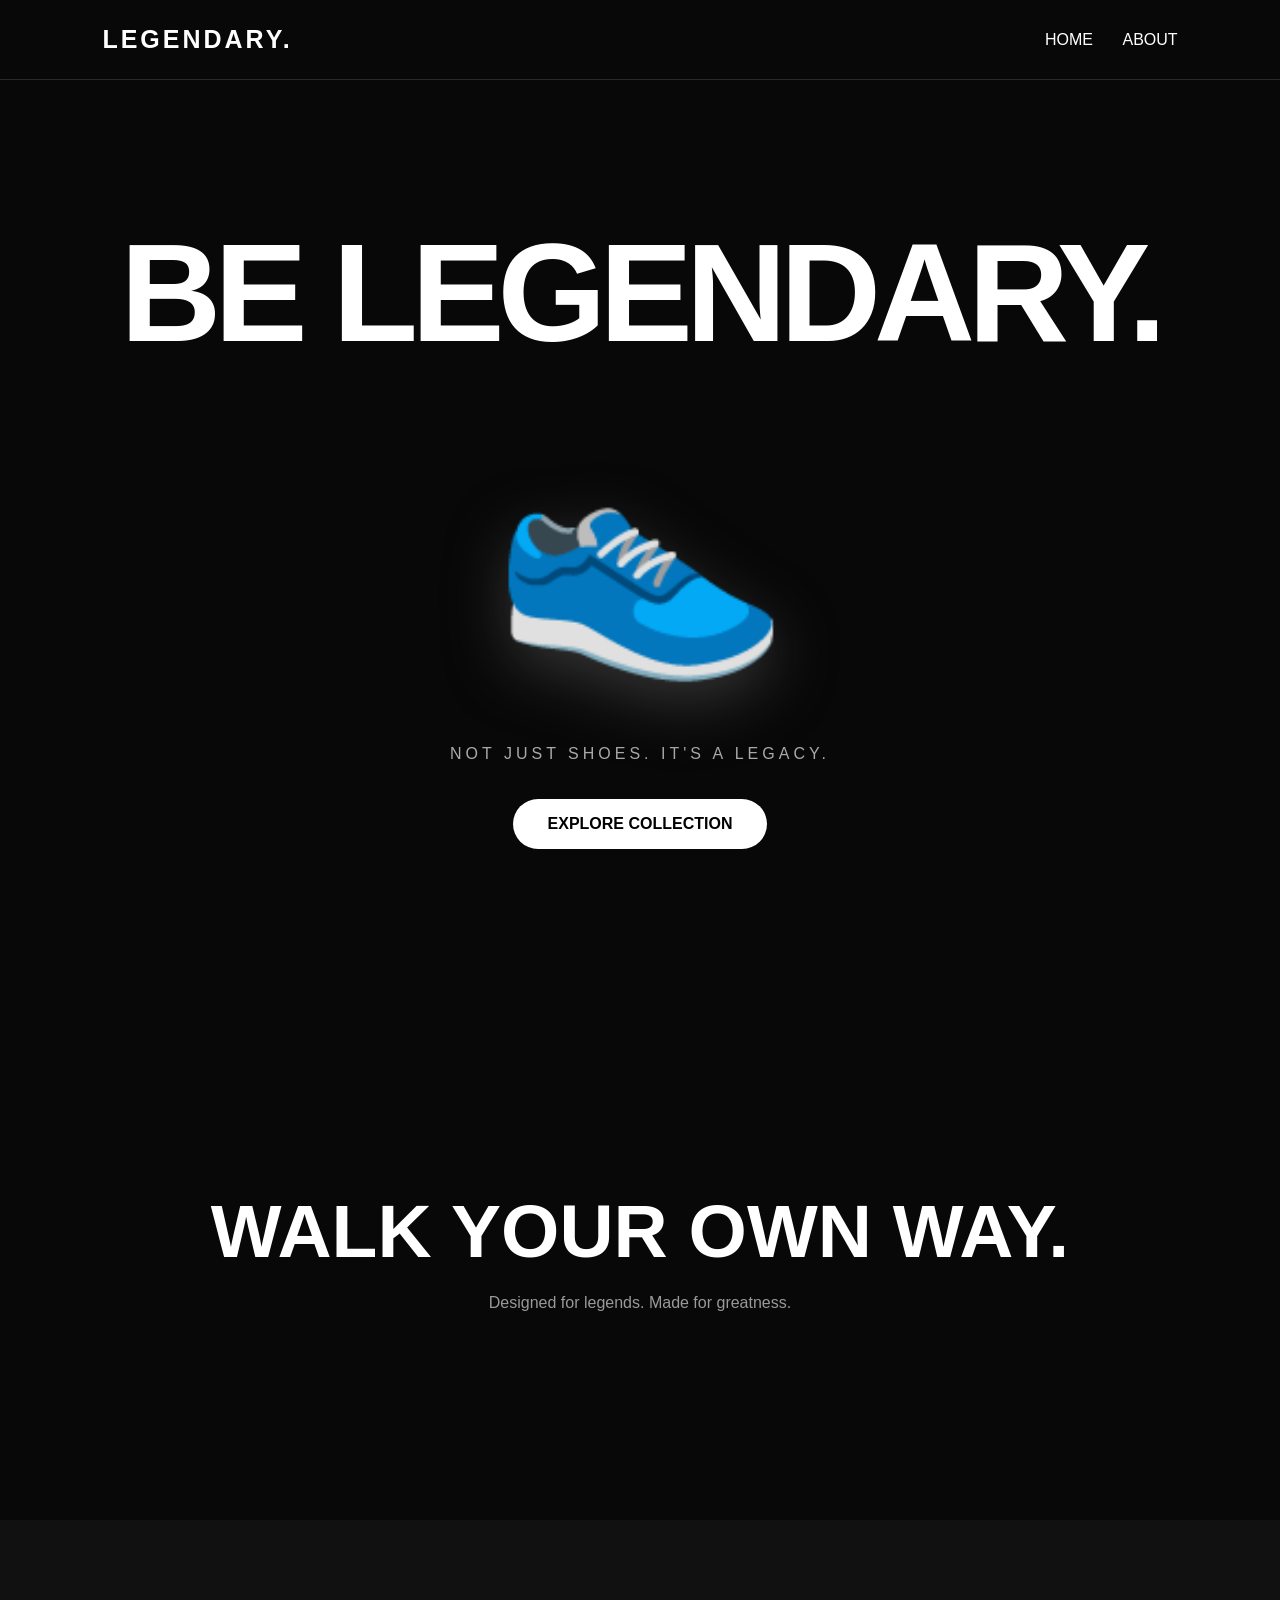
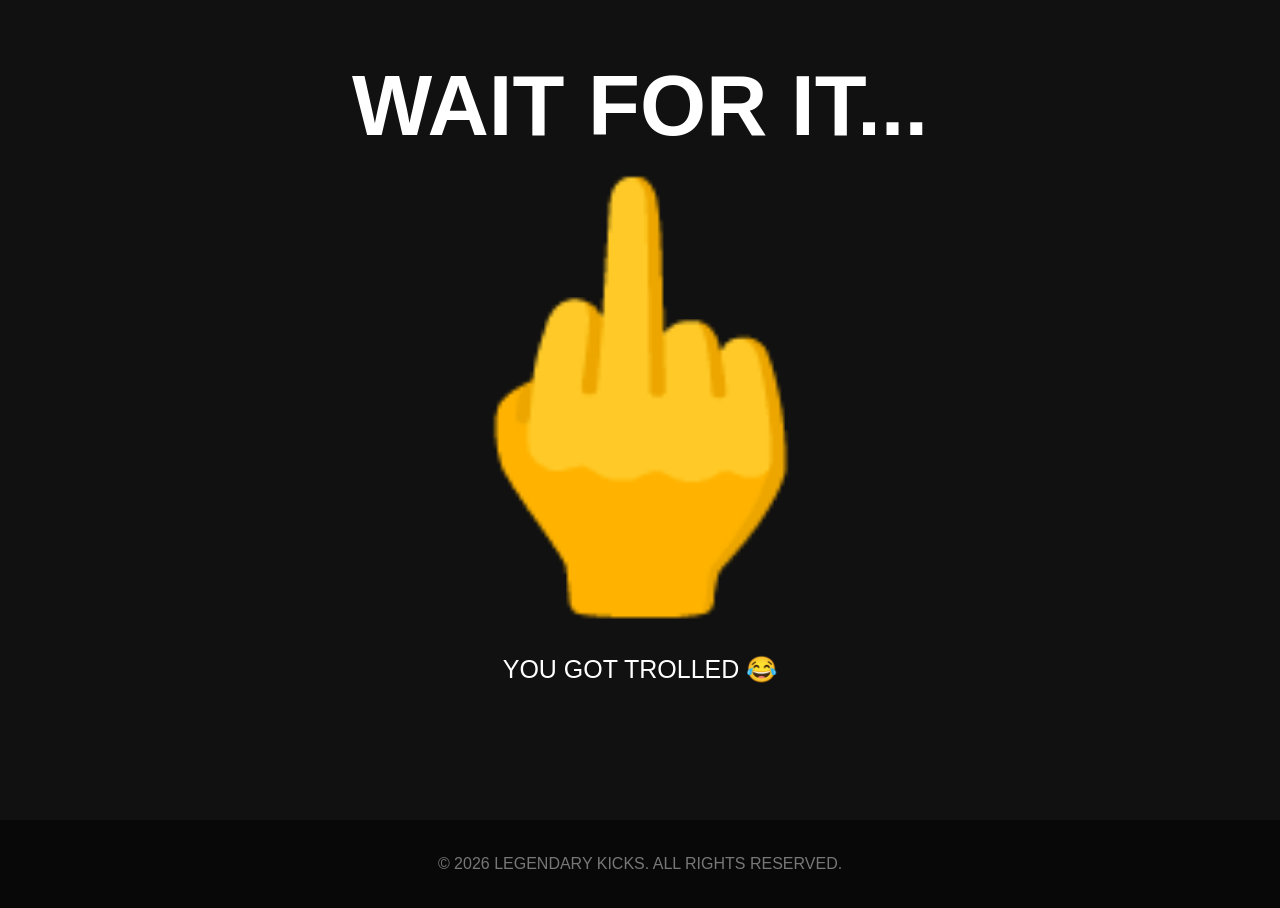
==== fr.html @ 24d31870 "Add initial HTML structure for Legendary Kicks" ====
<!DOCTYPE html>
<html lang="en">
<head>
<meta charset="UTF-8">
<meta name="viewport" content="width=device-width, initial-scale=1.0">
<title>LEGENDARY KICKS</title>

<style>
* {
    margin: 0;
    padding: 0;
    box-sizing: border-box;
}

html {
    scroll-behavior: smooth;
}

body {
    background: #080808;
    color: white;
    font-family: Arial, sans-serif;
    overflow-x: hidden;
}

nav {
    height: 80px;
    padding: 0 8%;
    display: flex;
    justify-content: space-between;
    align-items: center;
    border-bottom: 1px solid #292929;
}

.logo {
    font-size: 25px;
    font-weight: 900;
    letter-spacing: 3px;
}

nav a {
    color: white;
    text-decoration: none;
    margin-left: 25px;
}

.hero {
    min-height: 100vh;
    display: flex;
    flex-direction: column;
    justify-content: center;
    align-items: center;
    text-align: center;
    padding: 30px;
}

.hero h1 {
    font-size: clamp(55px, 12vw, 140px);
    font-weight: 900;
    letter-spacing: -7px;
}

.hero p {
    color: #aaa;
    margin-top: 20px;
    letter-spacing: 4px;
}

.shoe {
    font-size: clamp(100px, 25vw, 240px);
    margin: 35px 0;
    filter: drop-shadow(0 20px 30px #333);
}

.btn {
    background: white;
    color: black;
    padding: 16px 35px;
    text-decoration: none;
    font-weight: bold;
    border-radius: 30px;
}

.about {
    min-height: 60vh;
    display: flex;
    justify-content: center;
    align-items: center;
    flex-direction: column;
    text-align: center;
    padding: 40px;
}

.about h2 {
    font-size: clamp(35px, 7vw, 75px);
}

.about p {
    color: #999;
    margin-top: 20px;
}

/* TROLL SECTION */

.troll {
    min-height: 100vh;
    position: relative;
    overflow: hidden;
    display: flex;
    align-items: center;
    justify-content: center;
    flex-direction: column;
    background: #111;
    text-align: center;
}

.troll h2 {
    font-size: clamp(35px, 7vw, 85px);
    z-index: 2;
}

.finger {
    font-size: clamp(150px, 40vw, 400px);
    transform: translateY(110%);
    transition: transform 1.5s cubic-bezier(.2,.8,.2,1);
    line-height: 1.2;
}

.troll.show .finger {
    transform: translateY(0);
}

.troll p {
    font-size: 25px;
    margin-top: 20px;
    z-index: 2;
}

footer {
    padding: 35px;
    text-align: center;
    color: #777;
}
</style>
</head>

<body>

<nav>
    <div class="logo">LEGENDARY.</div>
    <div>
        <a href="#home">HOME</a>
        <a href="#about">ABOUT</a>
    </div>
</nav>

<section class="hero" id="home">
    <h1>BE LEGENDARY.</h1>
    <div class="shoe">👟</div>
    <p>NOT JUST SHOES. IT'S A LEGACY.</p>
    <br><br>
    <a href="#about" class="btn">EXPLORE COLLECTION</a>
</section>

<section class="about" id="about">
    <h2>WALK YOUR OWN WAY.</h2>
    <p>Designed for legends. Made for greatness.</p>
</section>

<section class="troll" id="troll">
    <h2>WAIT FOR IT...</h2>

    <div class="finger">🖕</div>

    <p>YOU GOT TROLLED 😂</p>
</section>

<footer>
    © 2026 LEGENDARY KICKS. ALL RIGHTS RESERVED.
</footer>

<script>
const troll = document.querySelector(".troll");

const observer = new IntersectionObserver(entries => {
    entries.forEach(entry => {
        if (entry.isIntersecting) {
            troll.classList.add("show");
        }
    });
}, {
    threshold: 0.35
});

observer.observe(troll);
</script>

</body>
</html>
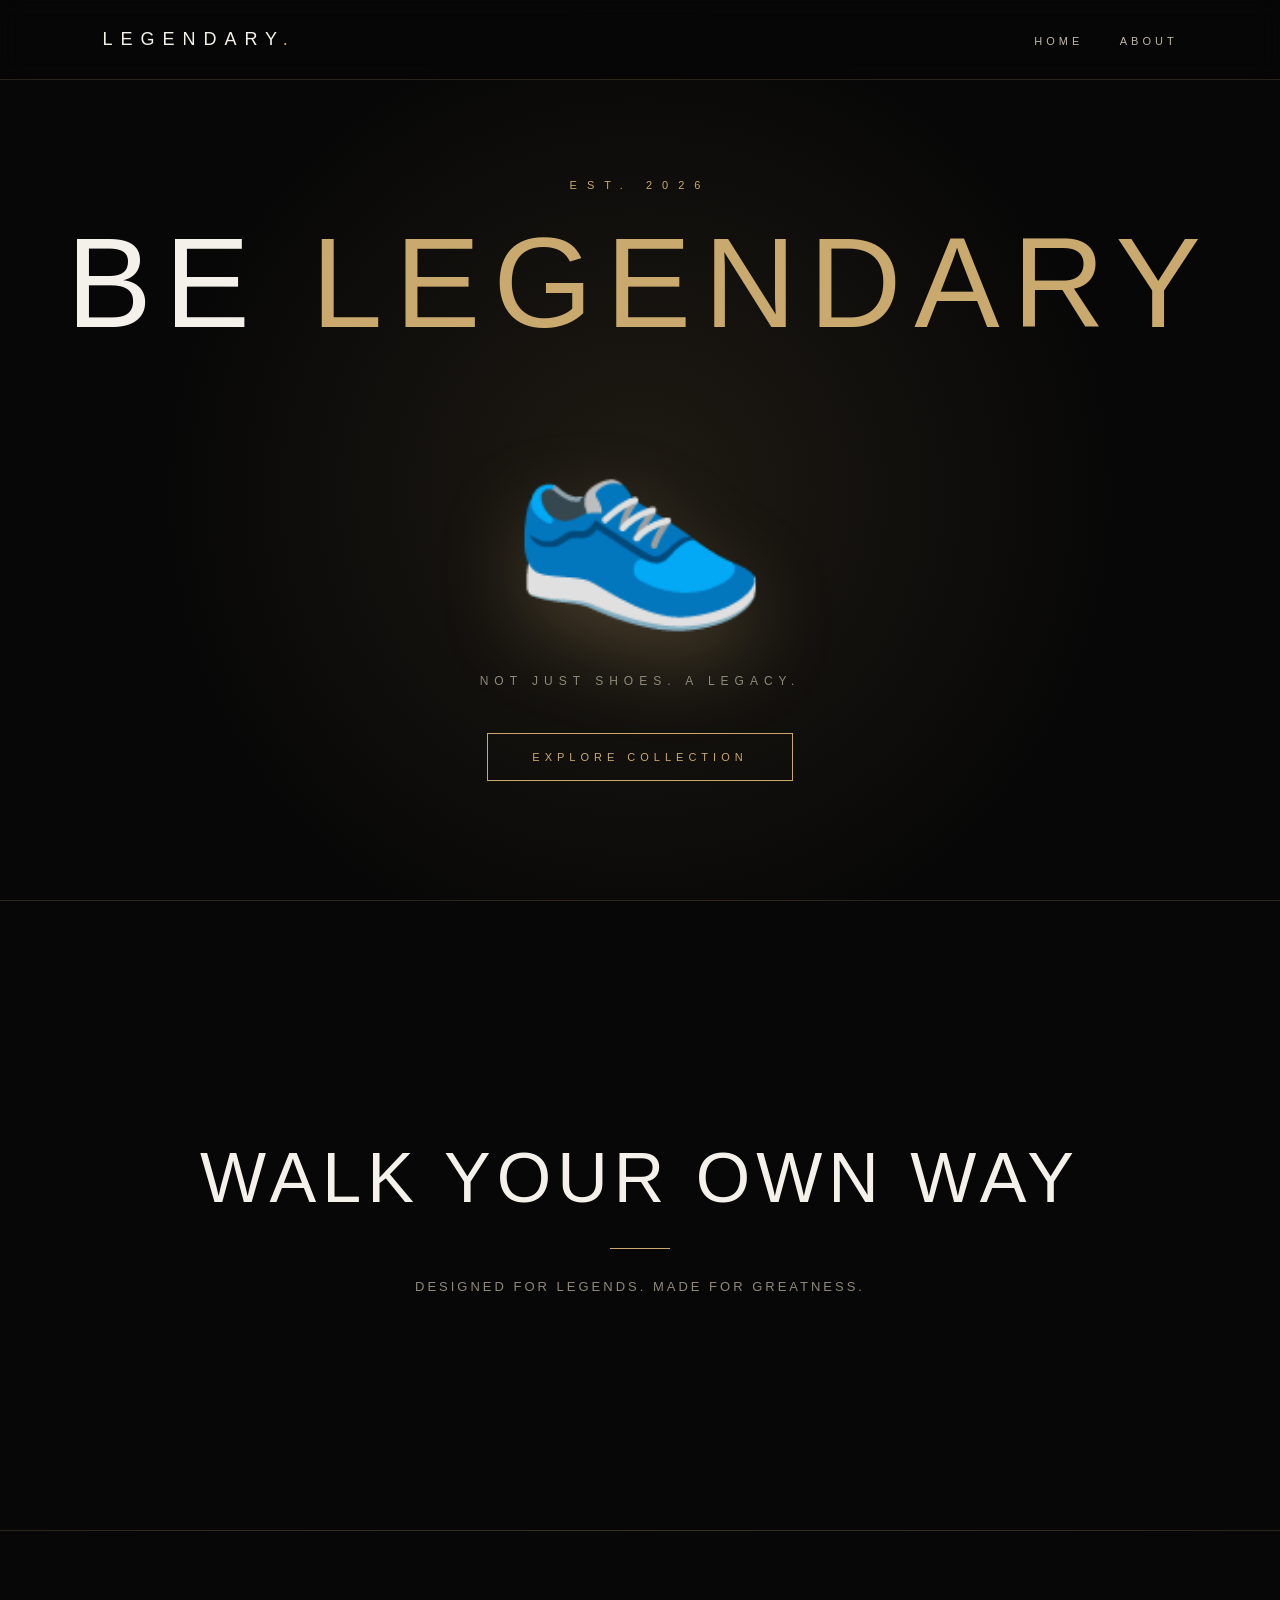
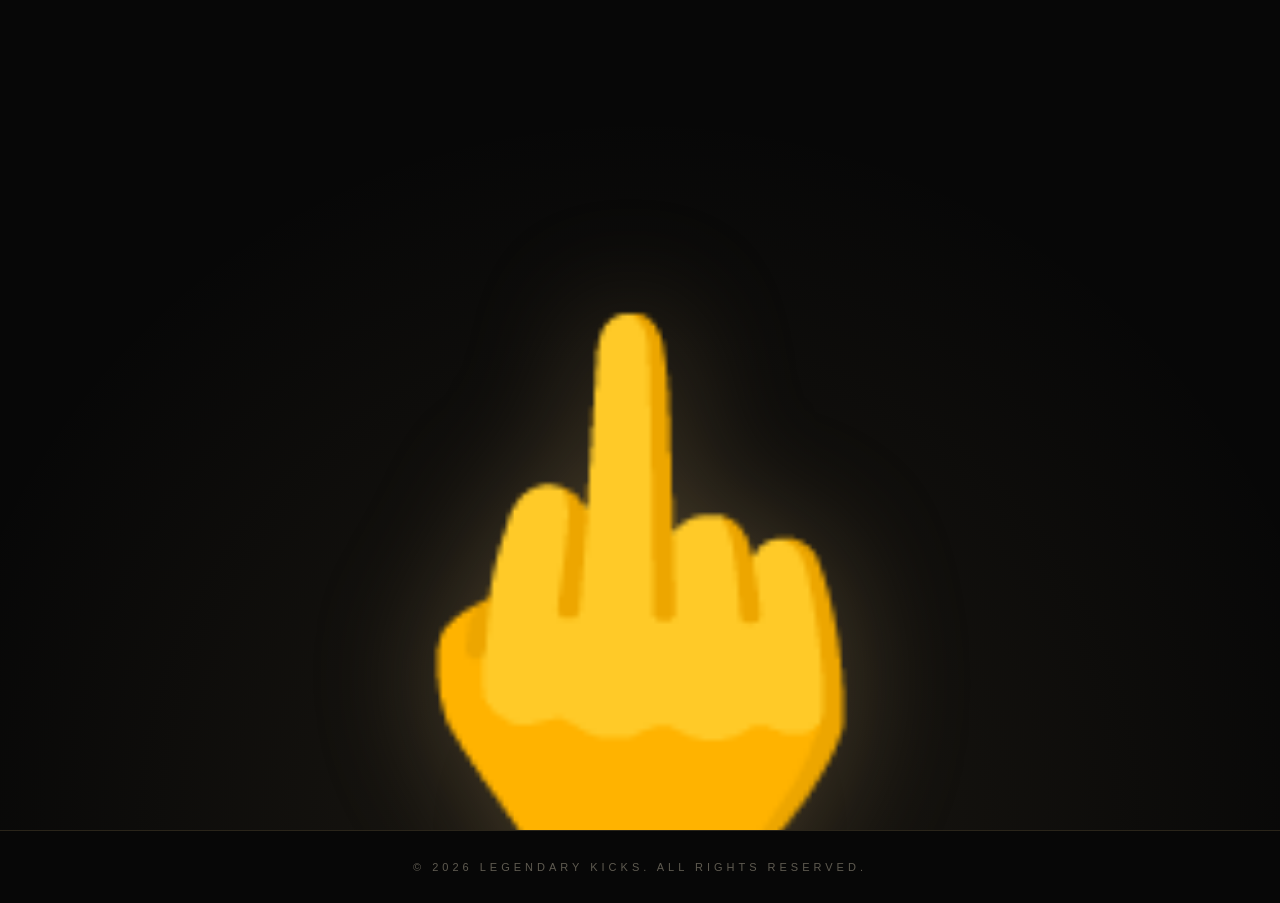
==== commit 44f6c882: "Update fr.html" ====
--- a/fr.html
+++ b/fr.html
@@ -1,4 +1,3 @@
-
 <!DOCTYPE html>
 <html lang="en">
 <head>
@@ -7,44 +6,59 @@
 <title>LEGENDARY KICKS</title>
 
 <style>
-* {
-    margin: 0;
-    padding: 0;
-    box-sizing: border-box;
-}
-
-html {
-    scroll-behavior: smooth;
+* { margin: 0; padding: 0; box-sizing: border-box; }
+
+html { scroll-behavior: smooth; }
+
+:root {
+    --gold: #c9a96e;
+    --bg: #070707;
+    --line: rgba(201, 169, 110, .18);
 }
 
 body {
-    background: #080808;
-    color: white;
-    font-family: Arial, sans-serif;
+    background: var(--bg);
+    color: #f4f1ea;
+    font-family: "Helvetica Neue", Arial, sans-serif;
     overflow-x: hidden;
-}
-
+    -webkit-font-smoothing: antialiased;
+}
+
+/* NAV */
 nav {
+    position: fixed;
+    top: 0; left: 0; right: 0;
     height: 80px;
     padding: 0 8%;
     display: flex;
     justify-content: space-between;
     align-items: center;
-    border-bottom: 1px solid #292929;
+    background: rgba(7, 7, 7, .7);
+    backdrop-filter: blur(12px);
+    border-bottom: 1px solid var(--line);
+    z-index: 10;
 }
 
 .logo {
-    font-size: 25px;
-    font-weight: 900;
-    letter-spacing: 3px;
-}
+    font-size: 18px;
+    font-weight: 300;
+    letter-spacing: 8px;
+}
+
+.logo span { color: var(--gold); }
 
 nav a {
-    color: white;
+    color: #bdb7a8;
     text-decoration: none;
-    margin-left: 25px;
-}
-
+    margin-left: 32px;
+    font-size: 11px;
+    letter-spacing: 4px;
+    transition: color .3s;
+}
+
+nav a:hover { color: var(--gold); }
+
+/* HERO */
 .hero {
     min-height: 100vh;
     display: flex;
@@ -52,95 +66,117 @@
     justify-content: center;
     align-items: center;
     text-align: center;
-    padding: 30px;
+    padding: 120px 30px 60px;
+    background: radial-gradient(circle at 50% 55%, rgba(201,169,110,.12), transparent 60%);
+}
+
+.eyebrow {
+    color: var(--gold);
+    font-size: 11px;
+    letter-spacing: 10px;
+    margin-bottom: 28px;
 }
 
 .hero h1 {
-    font-size: clamp(55px, 12vw, 140px);
-    font-weight: 900;
-    letter-spacing: -7px;
+    font-size: clamp(48px, 10vw, 130px);
+    font-weight: 200;
+    letter-spacing: clamp(2px, 1vw, 14px);
+    line-height: 1;
+}
+
+.hero h1 em {
+    font-style: normal;
+    color: var(--gold);
+}
+
+.shoe {
+    font-size: clamp(90px, 20vw, 210px);
+    margin: 45px 0 35px;
+    filter: drop-shadow(0 30px 40px rgba(201, 169, 110, .25));
 }
 
 .hero p {
-    color: #aaa;
-    margin-top: 20px;
-    letter-spacing: 4px;
-}
-
-.shoe {
-    font-size: clamp(100px, 25vw, 240px);
-    margin: 35px 0;
-    filter: drop-shadow(0 20px 30px #333);
+    color: #8d8879;
+    font-size: 12px;
+    letter-spacing: 6px;
 }
 
 .btn {
-    background: white;
-    color: black;
-    padding: 16px 35px;
+    display: inline-block;
+    margin-top: 45px;
+    padding: 17px 44px;
+    border: 1px solid var(--gold);
+    color: var(--gold);
     text-decoration: none;
-    font-weight: bold;
-    border-radius: 30px;
-}
-
+    font-size: 11px;
+    letter-spacing: 5px;
+    transition: all .4s;
+}
+
+.btn:hover {
+    background: var(--gold);
+    color: #000;
+}
+
+/* ABOUT */
 .about {
-    min-height: 60vh;
-    display: flex;
+    min-height: 70vh;
+    display: flex;
+    flex-direction: column;
     justify-content: center;
     align-items: center;
-    flex-direction: column;
     text-align: center;
-    padding: 40px;
+    padding: 60px 30px;
+    border-top: 1px solid var(--line);
 }
 
 .about h2 {
-    font-size: clamp(35px, 7vw, 75px);
+    font-size: clamp(32px, 6vw, 70px);
+    font-weight: 200;
+    letter-spacing: 6px;
+}
+
+.about .rule {
+    width: 60px;
+    height: 1px;
+    background: var(--gold);
+    margin: 30px 0;
 }
 
 .about p {
-    color: #999;
-    margin-top: 20px;
-}
-
-/* TROLL SECTION */
-
-.troll {
+    color: #8d8879;
+    letter-spacing: 3px;
+    font-size: 13px;
+}
+
+/* FINGER */
+.finger-section {
     min-height: 100vh;
-    position: relative;
+    display: flex;
+    justify-content: center;
+    align-items: flex-end;
     overflow: hidden;
-    display: flex;
-    align-items: center;
-    justify-content: center;
-    flex-direction: column;
-    background: #111;
+    border-top: 1px solid var(--line);
+    background: radial-gradient(circle at 50% 100%, rgba(201,169,110,.1), transparent 65%);
+}
+
+.finger {
+    font-size: clamp(220px, 55vw, 560px);
+    line-height: .9;
+    transform: translateY(105%);
+    transition: transform 1.6s cubic-bezier(.2, .8, .2, 1);
+    filter: drop-shadow(0 0 60px rgba(201, 169, 110, .3));
+}
+
+.finger-section.show .finger { transform: translateY(8%); }
+
+footer {
+    padding: 30px;
     text-align: center;
-}
-
-.troll h2 {
-    font-size: clamp(35px, 7vw, 85px);
-    z-index: 2;
-}
-
-.finger {
-    font-size: clamp(150px, 40vw, 400px);
-    transform: translateY(110%);
-    transition: transform 1.5s cubic-bezier(.2,.8,.2,1);
-    line-height: 1.2;
-}
-
-.troll.show .finger {
-    transform: translateY(0);
-}
-
-.troll p {
-    font-size: 25px;
-    margin-top: 20px;
-    z-index: 2;
-}
-
-footer {
-    padding: 35px;
-    text-align: center;
-    color: #777;
+    color: #5f5b51;
+    font-size: 11px;
+    letter-spacing: 4px;
+    border-top: 1px solid var(--line);
 }
 </style>
 </head>
@@ -148,7 +184,7 @@
 <body>
 
 <nav>
-    <div class="logo">LEGENDARY.</div>
+    <div class="logo">LEGENDARY<span>.</span></div>
     <div>
         <a href="#home">HOME</a>
         <a href="#about">ABOUT</a>
@@ -156,24 +192,21 @@
 </nav>
 
 <section class="hero" id="home">
-    <h1>BE LEGENDARY.</h1>
+    <div class="eyebrow">EST. 2026</div>
+    <h1>BE <em>LEGENDARY</em></h1>
     <div class="shoe">👟</div>
-    <p>NOT JUST SHOES. IT'S A LEGACY.</p>
-    <br><br>
+    <p>NOT JUST SHOES. A LEGACY.</p>
     <a href="#about" class="btn">EXPLORE COLLECTION</a>
 </section>
 
 <section class="about" id="about">
-    <h2>WALK YOUR OWN WAY.</h2>
-    <p>Designed for legends. Made for greatness.</p>
+    <h2>WALK YOUR OWN WAY</h2>
+    <div class="rule"></div>
+    <p>DESIGNED FOR LEGENDS. MADE FOR GREATNESS.</p>
 </section>
 
-<section class="troll" id="troll">
-    <h2>WAIT FOR IT...</h2>
-
+<section class="finger-section" id="finger">
     <div class="finger">🖕</div>
-
-    <p>YOU GOT TROLLED 😂</p>
 </section>
 
 <footer>
@@ -181,19 +214,17 @@
 </footer>
 
 <script>
-const troll = document.querySelector(".troll");
+const section = document.getElementById("finger");
 
 const observer = new IntersectionObserver(entries => {
     entries.forEach(entry => {
         if (entry.isIntersecting) {
-            troll.classList.add("show");
+            section.classList.add("show");
         }
     });
-}, {
-    threshold: 0.35
-});
-
-observer.observe(troll);
+}, { threshold: 0.4 });
+
+observer.observe(section);
 </script>
 
 </body>
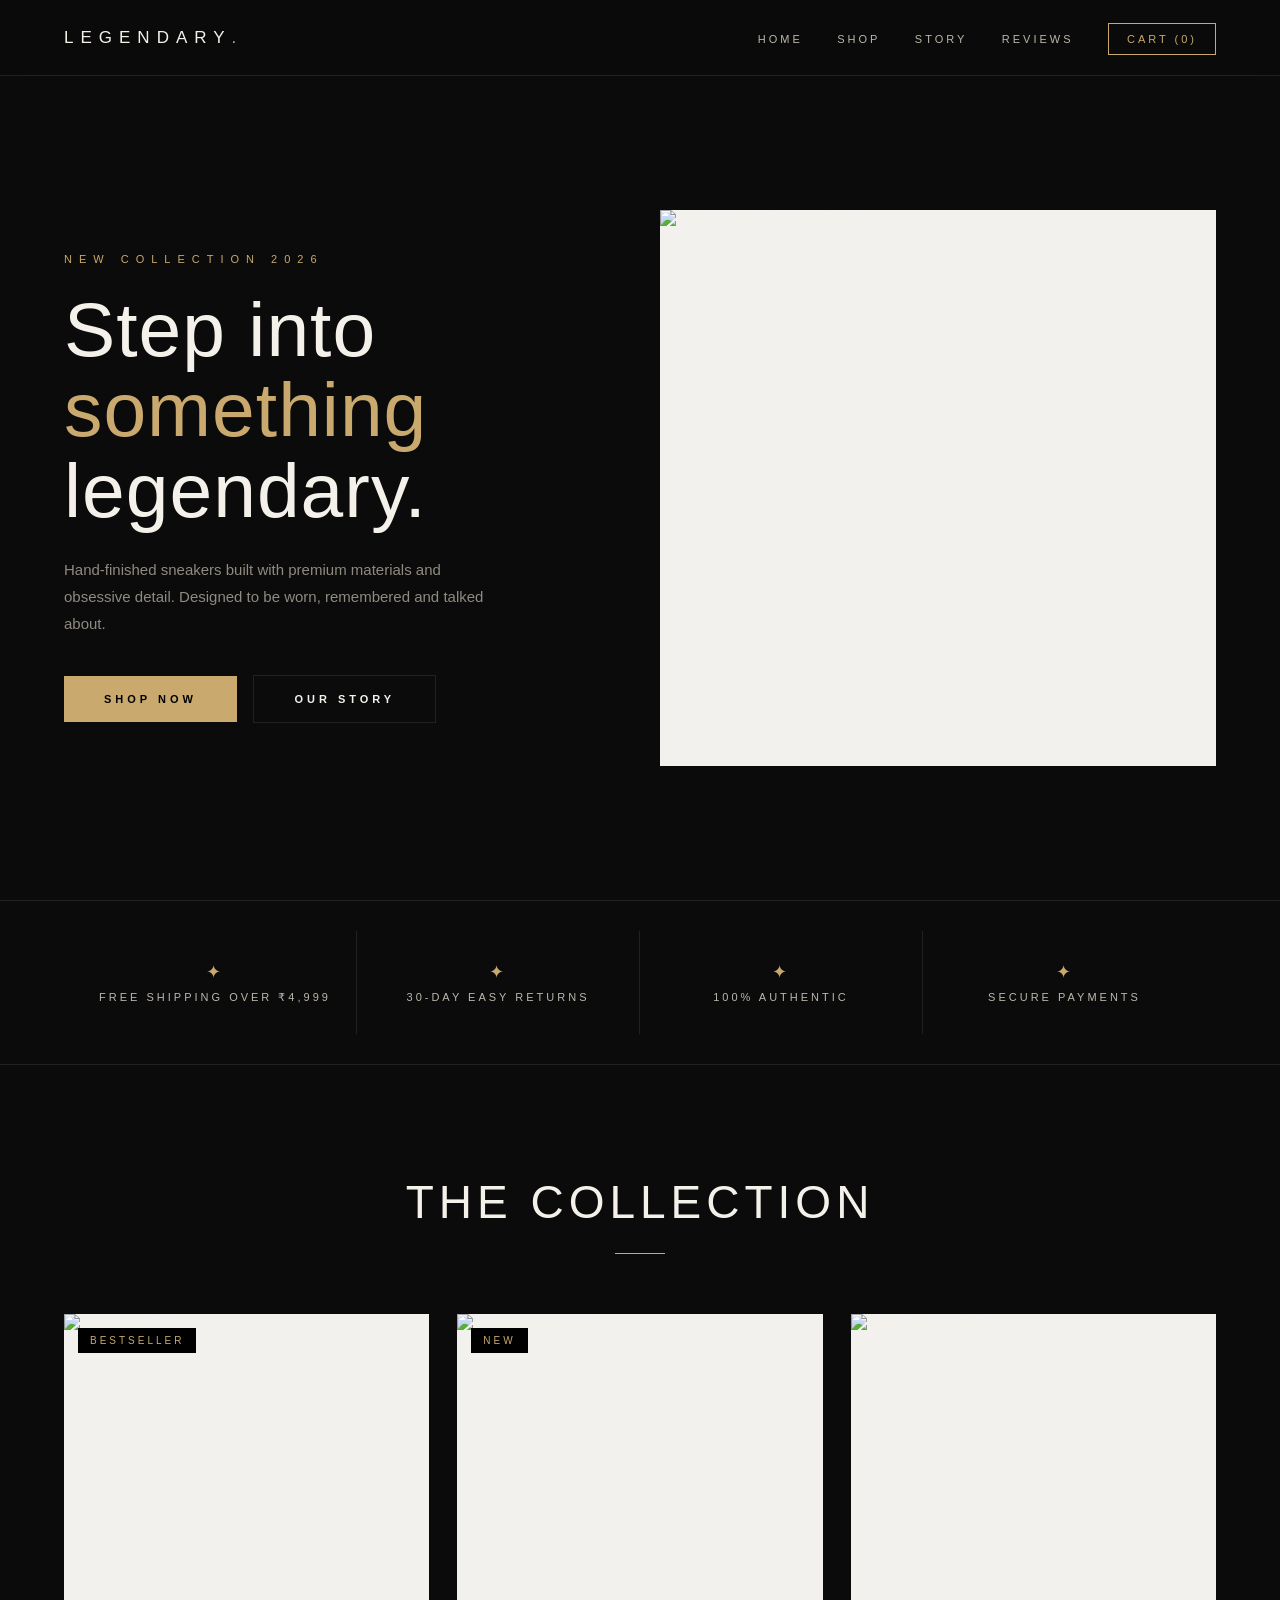
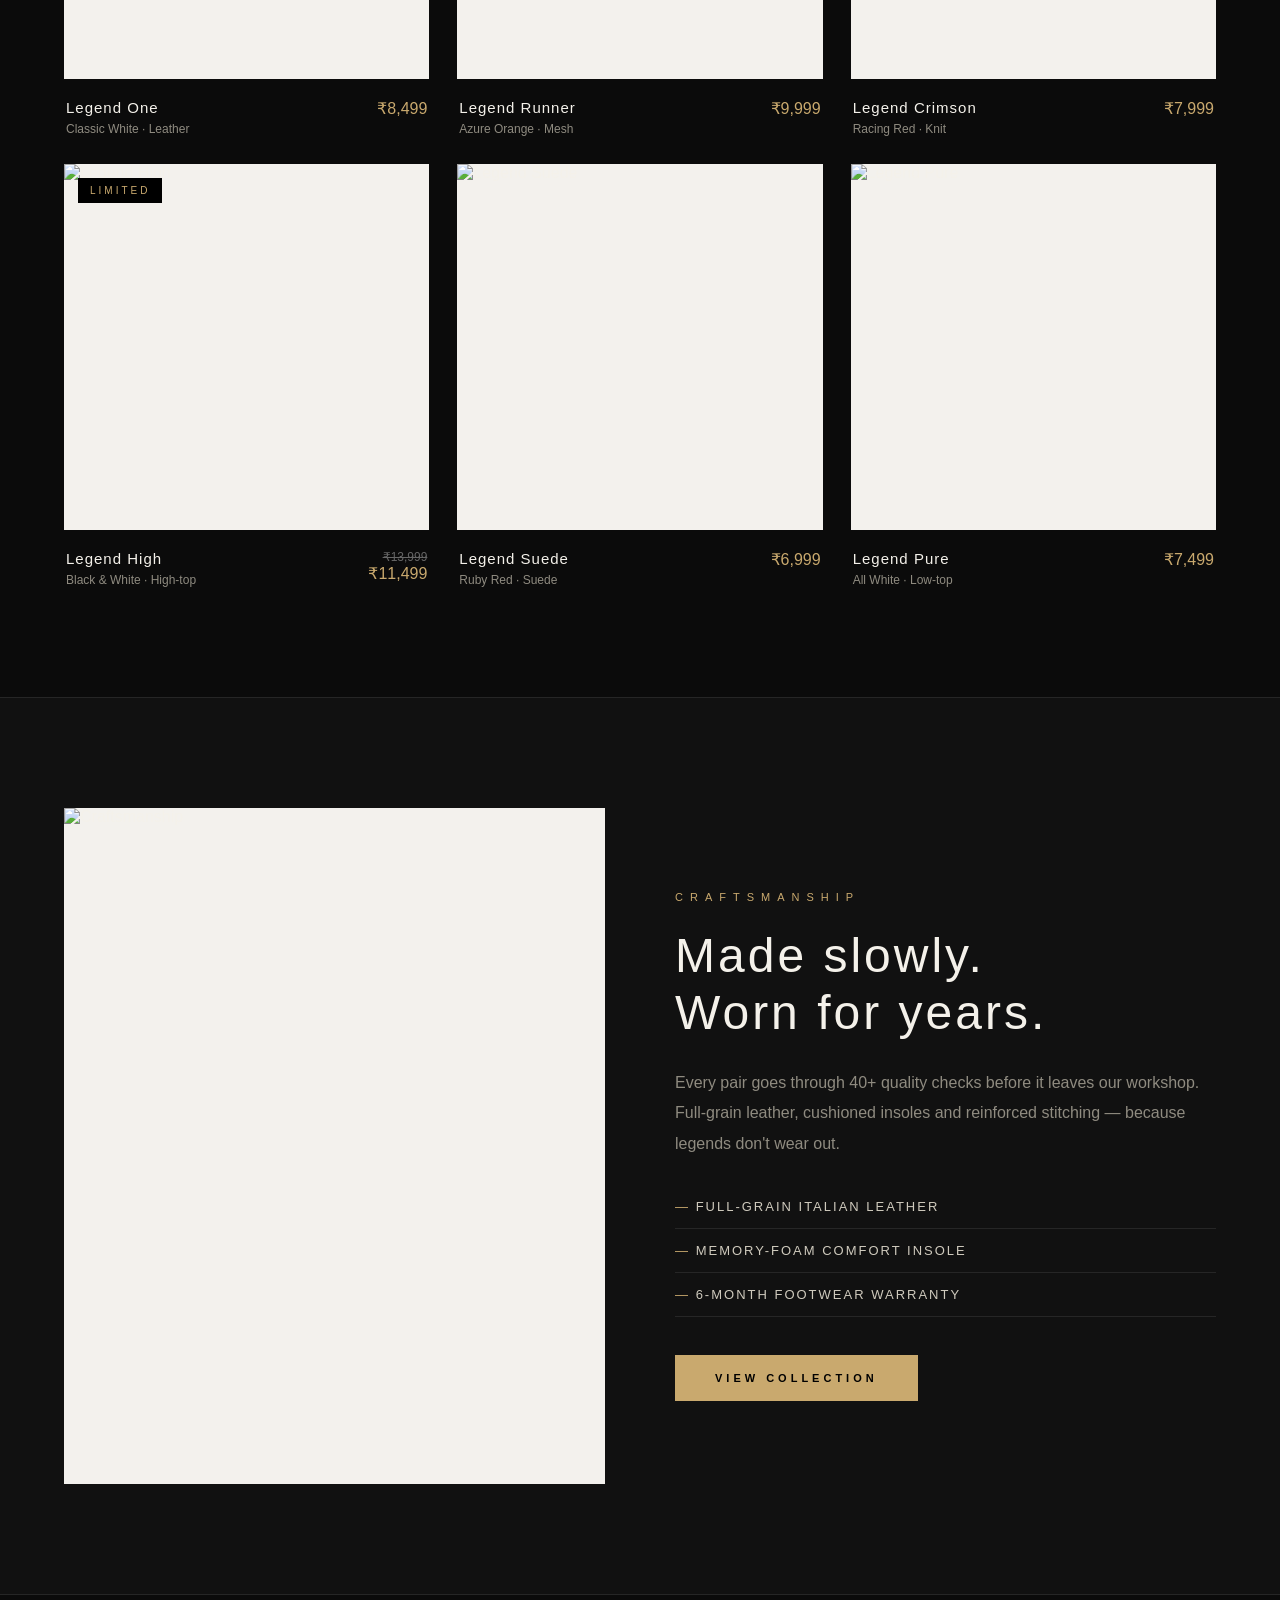
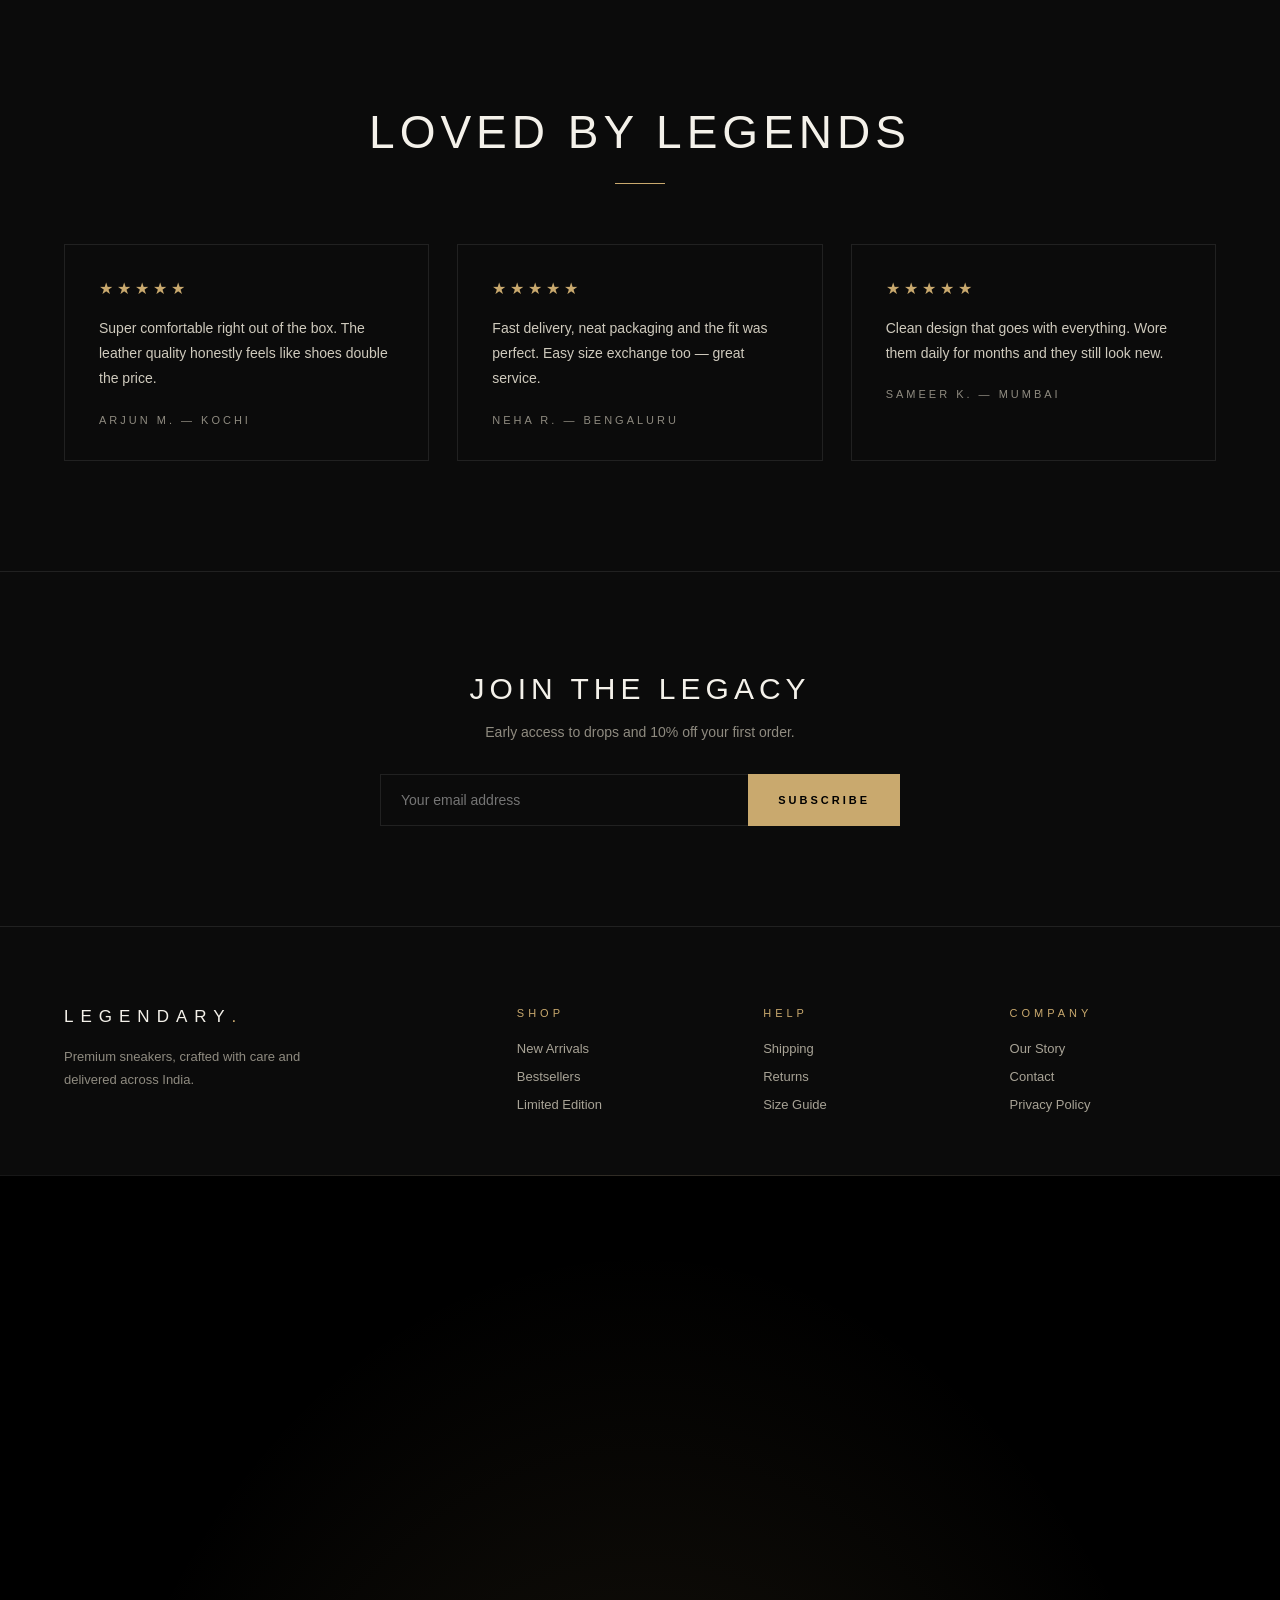
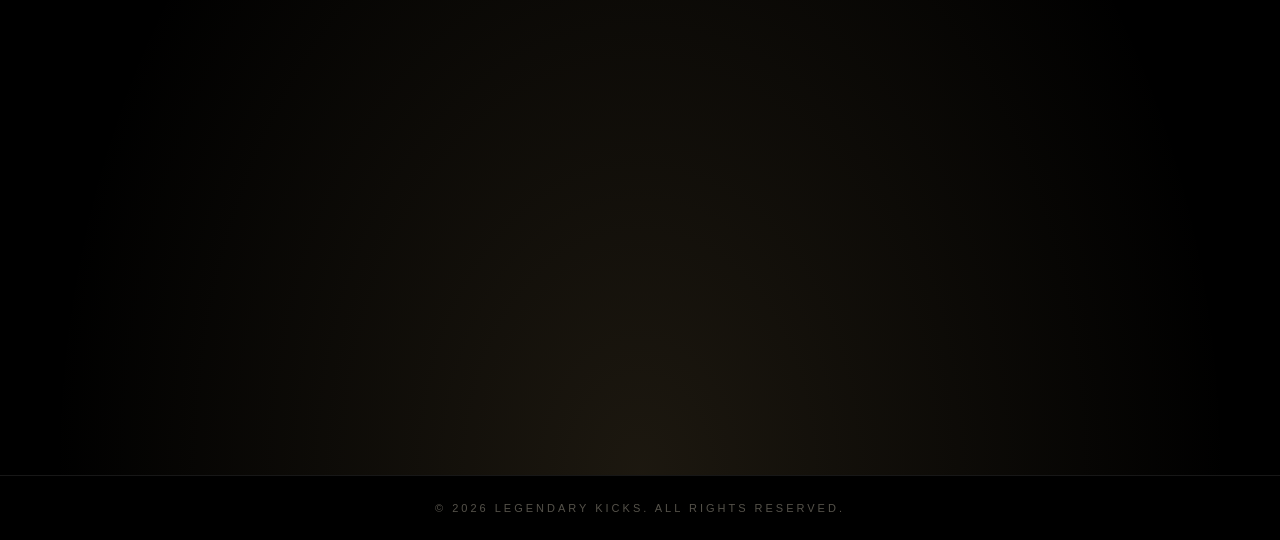
==== commit 27129f60: "Update fr.html" ====
--- a/fr.html
+++ b/fr.html
@@ -3,180 +3,173 @@
 <head>
 <meta charset="UTF-8">
 <meta name="viewport" content="width=device-width, initial-scale=1.0">
-<title>LEGENDARY KICKS</title>
+<title>Legendary Kicks — Premium Sneakers</title>
 
 <style>
 * { margin: 0; padding: 0; box-sizing: border-box; }
-
 html { scroll-behavior: smooth; }
 
 :root {
+    --bg: #0b0b0b;
+    --card: #f3f1ed;
     --gold: #c9a96e;
-    --bg: #070707;
-    --line: rgba(201, 169, 110, .18);
+    --text: #f4f1ea;
+    --muted: #8f8b80;
+    --line: rgba(255,255,255,.09);
 }
 
 body {
     background: var(--bg);
-    color: #f4f1ea;
+    color: var(--text);
     font-family: "Helvetica Neue", Arial, sans-serif;
+    -webkit-font-smoothing: antialiased;
     overflow-x: hidden;
-    -webkit-font-smoothing: antialiased;
-}
+}
+
+img { display: block; max-width: 100%; }
+a { color: inherit; text-decoration: none; }
+
+.wrap { width: min(1200px, 90%); margin: 0 auto; }
 
 /* NAV */
 nav {
-    position: fixed;
-    top: 0; left: 0; right: 0;
-    height: 80px;
-    padding: 0 8%;
-    display: flex;
-    justify-content: space-between;
-    align-items: center;
-    background: rgba(7, 7, 7, .7);
-    backdrop-filter: blur(12px);
+    position: fixed; top: 0; left: 0; right: 0; z-index: 20;
+    height: 76px;
+    background: rgba(11,11,11,.8);
+    backdrop-filter: blur(14px);
     border-bottom: 1px solid var(--line);
-    z-index: 10;
-}
-
-.logo {
-    font-size: 18px;
-    font-weight: 300;
-    letter-spacing: 8px;
-}
-
-.logo span { color: var(--gold); }
-
-nav a {
-    color: #bdb7a8;
-    text-decoration: none;
-    margin-left: 32px;
-    font-size: 11px;
-    letter-spacing: 4px;
-    transition: color .3s;
-}
-
-nav a:hover { color: var(--gold); }
+}
+nav .wrap { height: 100%; display: flex; align-items: center; justify-content: space-between; }
+.logo { font-size: 17px; letter-spacing: 7px; font-weight: 300; }
+.logo b { color: var(--gold); font-weight: 400; }
+.links a { margin-left: 30px; font-size: 11px; letter-spacing: 3px; color: #bdb8ab; transition: .3s; }
+.links a:hover { color: var(--gold); }
+.cart { border: 1px solid var(--gold); color: var(--gold) !important; padding: 9px 18px; }
 
 /* HERO */
 .hero {
     min-height: 100vh;
-    display: flex;
-    flex-direction: column;
-    justify-content: center;
+    padding-top: 76px;
+    display: grid;
+    grid-template-columns: 1fr 1fr;
     align-items: center;
-    text-align: center;
-    padding: 120px 30px 60px;
-    background: radial-gradient(circle at 50% 55%, rgba(201,169,110,.12), transparent 60%);
-}
-
-.eyebrow {
-    color: var(--gold);
-    font-size: 11px;
-    letter-spacing: 10px;
-    margin-bottom: 28px;
-}
-
-.hero h1 {
-    font-size: clamp(48px, 10vw, 130px);
-    font-weight: 200;
-    letter-spacing: clamp(2px, 1vw, 14px);
-    line-height: 1;
-}
-
-.hero h1 em {
-    font-style: normal;
-    color: var(--gold);
-}
-
-.shoe {
-    font-size: clamp(90px, 20vw, 210px);
-    margin: 45px 0 35px;
-    filter: drop-shadow(0 30px 40px rgba(201, 169, 110, .25));
-}
-
-.hero p {
-    color: #8d8879;
-    font-size: 12px;
-    letter-spacing: 6px;
-}
-
+    gap: 40px;
+}
+.eyebrow { color: var(--gold); font-size: 11px; letter-spacing: 7px; margin-bottom: 24px; }
+.hero h1 { font-size: clamp(40px, 6vw, 82px); font-weight: 200; line-height: 1.05; letter-spacing: 1px; }
+.hero h1 em { font-style: normal; color: var(--gold); }
+.hero p { margin: 26px 0 38px; color: var(--muted); line-height: 1.8; max-width: 440px; font-size: 15px; }
 .btn {
-    display: inline-block;
-    margin-top: 45px;
-    padding: 17px 44px;
-    border: 1px solid var(--gold);
-    color: var(--gold);
-    text-decoration: none;
-    font-size: 11px;
-    letter-spacing: 5px;
-    transition: all .4s;
-}
-
-.btn:hover {
-    background: var(--gold);
-    color: #000;
-}
-
-/* ABOUT */
-.about {
-    min-height: 70vh;
-    display: flex;
-    flex-direction: column;
-    justify-content: center;
-    align-items: center;
-    text-align: center;
-    padding: 60px 30px;
+    display: inline-block; padding: 17px 40px;
+    background: var(--gold); color: #000;
+    font-size: 11px; letter-spacing: 4px; font-weight: 700; transition: .3s;
+}
+.btn:hover { background: #fff; }
+.btn.ghost { background: none; border: 1px solid var(--line); color: var(--text); margin-left: 12px; }
+.btn.ghost:hover { border-color: var(--gold); color: var(--gold); }
+
+.hero-img {
+    background: var(--card);
+    aspect-ratio: 1 / 1;
+    display: flex; align-items: center; justify-content: center;
+    overflow: hidden;
+}
+.hero-img img { width: 100%; height: 100%; object-fit: cover; }
+
+/* TRUST BAR */
+.trust { border-block: 1px solid var(--line); }
+.trust .wrap { display: grid; grid-template-columns: repeat(4, 1fr); }
+.trust div { padding: 30px 10px; text-align: center; font-size: 11px; letter-spacing: 3px; color: #bdb8ab; border-right: 1px solid var(--line); }
+.trust div:last-child { border: 0; }
+.trust span { display: block; color: var(--gold); margin-bottom: 8px; font-size: 18px; }
+
+/* SECTIONS */
+section.block { padding: 110px 0; }
+.head { text-align: center; margin-bottom: 60px; }
+.head h2 { font-size: clamp(28px, 4vw, 46px); font-weight: 200; letter-spacing: 5px; }
+.head .rule { width: 50px; height: 1px; background: var(--gold); margin: 24px auto 0; }
+
+/* PRODUCTS */
+.grid { display: grid; grid-template-columns: repeat(3, 1fr); gap: 28px; }
+.product { cursor: pointer; }
+.thumb { background: var(--card); aspect-ratio: 1 / 1; overflow: hidden; position: relative; }
+.thumb img { width: 100%; height: 100%; object-fit: cover; transition: transform .8s cubic-bezier(.2,.8,.2,1); }
+.product:hover .thumb img { transform: scale(1.07); }
+.tag { position: absolute; top: 14px; left: 14px; background: #000; color: var(--gold); font-size: 10px; letter-spacing: 3px; padding: 7px 12px; }
+.info { display: flex; justify-content: space-between; align-items: flex-start; padding: 20px 2px 0; }
+.info h3 { font-size: 15px; font-weight: 400; letter-spacing: 1px; }
+.info small { color: var(--muted); font-size: 12px; display: block; margin-top: 6px; }
+.price { color: var(--gold); font-size: 16px; }
+.price s { color: #666; font-size: 12px; display: block; text-align: right; }
+
+/* FEATURE */
+.feature { background: #111; border-block: 1px solid var(--line); }
+.feature .wrap { display: grid; grid-template-columns: 1fr 1fr; gap: 70px; align-items: center; }
+.feature .pic { background: var(--card); aspect-ratio: 4 / 5; overflow: hidden; }
+.feature .pic img { width: 100%; height: 100%; object-fit: cover; }
+.feature h2 { font-size: clamp(28px, 4vw, 48px); font-weight: 200; letter-spacing: 3px; line-height: 1.2; }
+.feature p { color: var(--muted); line-height: 1.9; margin: 26px 0; }
+.feature ul { list-style: none; margin-bottom: 38px; }
+.feature li { padding: 14px 0; border-bottom: 1px solid var(--line); font-size: 13px; letter-spacing: 2px; color: #cfcabd; }
+.feature li::before { content: "—  "; color: var(--gold); }
+
+/* REVIEWS */
+.reviews { display: grid; grid-template-columns: repeat(3, 1fr); gap: 28px; }
+.review { border: 1px solid var(--line); padding: 34px; }
+.stars { color: var(--gold); letter-spacing: 4px; margin-bottom: 18px; }
+.review p { color: #cfcabd; line-height: 1.8; font-size: 14px; }
+.review b { display: block; margin-top: 22px; font-size: 11px; letter-spacing: 3px; font-weight: 400; color: var(--muted); }
+
+/* NEWSLETTER */
+.news { text-align: center; border-top: 1px solid var(--line); padding: 100px 0; }
+.news h2 { font-weight: 200; letter-spacing: 5px; font-size: 30px; }
+.news p { color: var(--muted); margin: 18px 0 34px; font-size: 14px; }
+.news form { display: flex; justify-content: center; max-width: 520px; margin: 0 auto; }
+.news input { flex: 1; background: none; border: 1px solid var(--line); border-right: 0; padding: 17px 20px; color: #fff; font-size: 14px; outline: none; }
+.news input:focus { border-color: var(--gold); }
+.news button { background: var(--gold); border: 0; padding: 0 30px; font-size: 11px; letter-spacing: 3px; font-weight: 700; cursor: pointer; }
+
+/* FOOTER */
+footer { border-top: 1px solid var(--line); padding: 80px 0 50px; }
+.cols { display: grid; grid-template-columns: 2fr 1fr 1fr 1fr; gap: 40px; }
+.cols p { color: var(--muted); font-size: 13px; line-height: 1.8; margin-top: 18px; max-width: 280px; }
+.cols h4 { font-size: 11px; letter-spacing: 4px; color: var(--gold); margin-bottom: 22px; font-weight: 400; }
+.cols a { display: block; color: #a8a396; font-size: 13px; margin-bottom: 13px; transition: .3s; }
+.cols a:hover { color: #fff; }
+
+/* FINGER REVEAL */
+.reveal {
+    height: 100vh;
+    overflow: hidden;
+    display: flex; justify-content: center; align-items: flex-end;
     border-top: 1px solid var(--line);
-}
-
-.about h2 {
-    font-size: clamp(32px, 6vw, 70px);
-    font-weight: 200;
-    letter-spacing: 6px;
-}
-
-.about .rule {
-    width: 60px;
-    height: 1px;
-    background: var(--gold);
-    margin: 30px 0;
-}
-
-.about p {
-    color: #8d8879;
-    letter-spacing: 3px;
-    font-size: 13px;
-}
-
-/* FINGER */
-.finger-section {
-    min-height: 100vh;
-    display: flex;
-    justify-content: center;
-    align-items: flex-end;
-    overflow: hidden;
-    border-top: 1px solid var(--line);
-    background: radial-gradient(circle at 50% 100%, rgba(201,169,110,.1), transparent 65%);
-}
-
-.finger {
-    font-size: clamp(220px, 55vw, 560px);
-    line-height: .9;
+    background: radial-gradient(ellipse at 50% 100%, rgba(201,169,110,.14), transparent 65%), #000;
+}
+.reveal img {
+    height: 112%;
+    max-width: none;
+    object-fit: contain;
+    mix-blend-mode: screen;
     transform: translateY(105%);
-    transition: transform 1.6s cubic-bezier(.2, .8, .2, 1);
-    filter: drop-shadow(0 0 60px rgba(201, 169, 110, .3));
-}
-
-.finger-section.show .finger { transform: translateY(8%); }
-
-footer {
-    padding: 30px;
-    text-align: center;
-    color: #5f5b51;
-    font-size: 11px;
-    letter-spacing: 4px;
-    border-top: 1px solid var(--line);
+    transition: transform 1.8s cubic-bezier(.2, .8, .2, 1);
+    -webkit-mask-image: linear-gradient(to bottom, transparent 0, #000 18%, #000 100%);
+            mask-image: linear-gradient(to bottom, transparent 0, #000 18%, #000 100%);
+}
+.reveal.show img { transform: translateY(6%); }
+
+.copy { background: #000; text-align: center; padding: 26px; color: #55524a; font-size: 11px; letter-spacing: 3px; border-top: 1px solid var(--line); }
+
+/* MOBILE */
+@media (max-width: 900px) {
+    .links a:not(.cart) { display: none; }
+    .hero, .feature .wrap { grid-template-columns: 1fr; }
+    .hero { padding-bottom: 60px; }
+    .grid, .reviews { grid-template-columns: 1fr; }
+    .trust .wrap { grid-template-columns: 1fr 1fr; }
+    .trust div:nth-child(2) { border-right: 0; }
+    .trust div:nth-child(-n+2) { border-bottom: 1px solid var(--line); }
+    .cols { grid-template-columns: 1fr 1fr; }
+    .reveal img { height: 85%; }
 }
 </style>
 </head>
@@ -184,47 +177,216 @@
 <body>
 
 <nav>
-    <div class="logo">LEGENDARY<span>.</span></div>
+    <div class="wrap">
+        <a href="#home" class="logo">LEGENDARY<b>.</b></a>
+        <div class="links">
+            <a href="#home">HOME</a>
+            <a href="#shop">SHOP</a>
+            <a href="#story">STORY</a>
+            <a href="#reviews">REVIEWS</a>
+            <a href="#" class="cart">CART (0)</a>
+        </div>
+    </div>
+</nav>
+
+<!-- HERO -->
+<header class="wrap hero" id="home">
     <div>
-        <a href="#home">HOME</a>
-        <a href="#about">ABOUT</a>
-    </div>
-</nav>
-
-<section class="hero" id="home">
-    <div class="eyebrow">EST. 2026</div>
-    <h1>BE <em>LEGENDARY</em></h1>
-    <div class="shoe">👟</div>
-    <p>NOT JUST SHOES. A LEGACY.</p>
-    <a href="#about" class="btn">EXPLORE COLLECTION</a>
-</section>
-
-<section class="about" id="about">
-    <h2>WALK YOUR OWN WAY</h2>
-    <div class="rule"></div>
-    <p>DESIGNED FOR LEGENDS. MADE FOR GREATNESS.</p>
-</section>
-
-<section class="finger-section" id="finger">
-    <div class="finger">🖕</div>
-</section>
-
+        <div class="eyebrow">NEW COLLECTION 2026</div>
+        <h1>Step into<br><em>something</em><br>legendary.</h1>
+        <p>Hand-finished sneakers built with premium materials and obsessive detail. Designed to be worn, remembered and talked about.</p>
+        <a href="#shop" class="btn">SHOP NOW</a>
+        <a href="#story" class="btn ghost">OUR STORY</a>
+    </div>
+    <div class="hero-img">
+        <img src="https://unsplash.com/photos/8GzbKs74yq4/download?force=true&w=1000" alt="White premium sneakers">
+    </div>
+</header>
+
+<!-- TRUST -->
+<div class="trust">
+    <div class="wrap">
+        <div><span>✦</span>FREE SHIPPING OVER ₹4,999</div>
+        <div><span>✦</span>30-DAY EASY RETURNS</div>
+        <div><span>✦</span>100% AUTHENTIC</div>
+        <div><span>✦</span>SECURE PAYMENTS</div>
+    </div>
+</div>
+
+<!-- PRODUCTS -->
+<section class="block" id="shop">
+    <div class="wrap">
+        <div class="head">
+            <h2>THE COLLECTION</h2>
+            <div class="rule"></div>
+        </div>
+
+        <div class="grid">
+            <article class="product">
+                <div class="thumb">
+                    <span class="tag">BESTSELLER</span>
+                    <img src="https://unsplash.com/photos/A8HaTLON5Gg/download?force=true&w=800" alt="Legend One">
+                </div>
+                <div class="info">
+                    <div><h3>Legend One</h3><small>Classic White · Leather</small></div>
+                    <div class="price">₹8,499</div>
+                </div>
+            </article>
+
+            <article class="product">
+                <div class="thumb">
+                    <span class="tag">NEW</span>
+                    <img src="https://unsplash.com/photos/beoVfTZDEb4/download?force=true&w=800" alt="Legend Runner">
+                </div>
+                <div class="info">
+                    <div><h3>Legend Runner</h3><small>Azure Orange · Mesh</small></div>
+                    <div class="price">₹9,999</div>
+                </div>
+            </article>
+
+            <article class="product">
+                <div class="thumb">
+                    <img src="https://unsplash.com/photos/utRLWdrYK8M/download?force=true&w=800" alt="Legend Crimson">
+                </div>
+                <div class="info">
+                    <div><h3>Legend Crimson</h3><small>Racing Red · Knit</small></div>
+                    <div class="price">₹7,999</div>
+                </div>
+            </article>
+
+            <article class="product">
+                <div class="thumb">
+                    <span class="tag">LIMITED</span>
+                    <img src="https://unsplash.com/photos/B0s90BDX9xc/download?force=true&w=800" alt="Legend High">
+                </div>
+                <div class="info">
+                    <div><h3>Legend High</h3><small>Black &amp; White · High-top</small></div>
+                    <div class="price"><s>₹13,999</s>₹11,499</div>
+                </div>
+            </article>
+
+            <article class="product">
+                <div class="thumb">
+                    <img src="https://unsplash.com/photos/2Rqmq5A-yZg/download?force=true&w=800" alt="Legend Suede">
+                </div>
+                <div class="info">
+                    <div><h3>Legend Suede</h3><small>Ruby Red · Suede</small></div>
+                    <div class="price">₹6,999</div>
+                </div>
+            </article>
+
+            <article class="product">
+                <div class="thumb">
+                    <img src="https://unsplash.com/photos/8GzbKs74yq4/download?force=true&w=800" alt="Legend Pure">
+                </div>
+                <div class="info">
+                    <div><h3>Legend Pure</h3><small>All White · Low-top</small></div>
+                    <div class="price">₹7,499</div>
+                </div>
+            </article>
+        </div>
+    </div>
+</section>
+
+<!-- STORY -->
+<section class="block feature" id="story">
+    <div class="wrap">
+        <div class="pic">
+            <img src="https://unsplash.com/photos/B0s90BDX9xc/download?force=true&w=1000" alt="Craftsmanship">
+        </div>
+        <div>
+            <div class="eyebrow">CRAFTSMANSHIP</div>
+            <h2>Made slowly.<br>Worn for years.</h2>
+            <p>Every pair goes through 40+ quality checks before it leaves our workshop. Full-grain leather, cushioned insoles and reinforced stitching — because legends don't wear out.</p>
+            <ul>
+                <li>FULL-GRAIN ITALIAN LEATHER</li>
+                <li>MEMORY-FOAM COMFORT INSOLE</li>
+                <li>6-MONTH FOOTWEAR WARRANTY</li>
+            </ul>
+            <a href="#shop" class="btn">VIEW COLLECTION</a>
+        </div>
+    </div>
+</section>
+
+<!-- REVIEWS -->
+<section class="block" id="reviews">
+    <div class="wrap">
+        <div class="head">
+            <h2>LOVED BY LEGENDS</h2>
+            <div class="rule"></div>
+        </div>
+        <div class="reviews">
+            <div class="review">
+                <div class="stars">★★★★★</div>
+                <p>Super comfortable right out of the box. The leather quality honestly feels like shoes double the price.</p>
+                <b>ARJUN M. — KOCHI</b>
+            </div>
+            <div class="review">
+                <div class="stars">★★★★★</div>
+                <p>Fast delivery, neat packaging and the fit was perfect. Easy size exchange too — great service.</p>
+                <b>NEHA R. — BENGALURU</b>
+            </div>
+            <div class="review">
+                <div class="stars">★★★★★</div>
+                <p>Clean design that goes with everything. Wore them daily for months and they still look new.</p>
+                <b>SAMEER K. — MUMBAI</b>
+            </div>
+        </div>
+    </div>
+</section>
+
+<!-- NEWSLETTER -->
+<section class="news">
+    <div class="wrap">
+        <h2>JOIN THE LEGACY</h2>
+        <p>Early access to drops and 10% off your first order.</p>
+        <form onsubmit="event.preventDefault(); this.innerHTML='<p style=&quot;margin:0;color:#c9a96e&quot;>Thank you — you\'re on the list.</p>'">
+            <input type="email" placeholder="Your email address" required>
+            <button type="submit">SUBSCRIBE</button>
+        </form>
+    </div>
+</section>
+
+<!-- FOOTER -->
 <footer>
-    © 2026 LEGENDARY KICKS. ALL RIGHTS RESERVED.
+    <div class="wrap cols">
+        <div>
+            <div class="logo">LEGENDARY<b>.</b></div>
+            <p>Premium sneakers, crafted with care and delivered across India.</p>
+        </div>
+        <div>
+            <h4>SHOP</h4>
+            <a href="#shop">New Arrivals</a>
+            <a href="#shop">Bestsellers</a>
+            <a href="#shop">Limited Edition</a>
+        </div>
+        <div>
+            <h4>HELP</h4>
+            <a href="#">Shipping</a>
+            <a href="#">Returns</a>
+            <a href="#">Size Guide</a>
+        </div>
+        <div>
+            <h4>COMPANY</h4>
+            <a href="#story">Our Story</a>
+            <a href="#">Contact</a>
+            <a href="#">Privacy Policy</a>
+        </div>
+    </div>
 </footer>
 
+<!-- FINGER REVEAL (appears when you reach the footer) -->
+<section class="reveal" id="reveal">
+    <img src="https://unsplash.com/photos/40Kbl1GWfxI/download?force=true&w=1600" alt="">
+</section>
+
+<div class="copy">© 2026 LEGENDARY KICKS. ALL RIGHTS RESERVED.</div>
+
 <script>
-const section = document.getElementById("finger");
-
-const observer = new IntersectionObserver(entries => {
-    entries.forEach(entry => {
-        if (entry.isIntersecting) {
-            section.classList.add("show");
-        }
-    });
-}, { threshold: 0.4 });
-
-observer.observe(section);
+const reveal = document.getElementById("reveal");
+new IntersectionObserver((entries) => {
+    entries.forEach(e => { if (e.isIntersecting) reveal.classList.add("show"); });
+}, { threshold: 0.3 }).observe(reveal);
 </script>
 
 </body>
